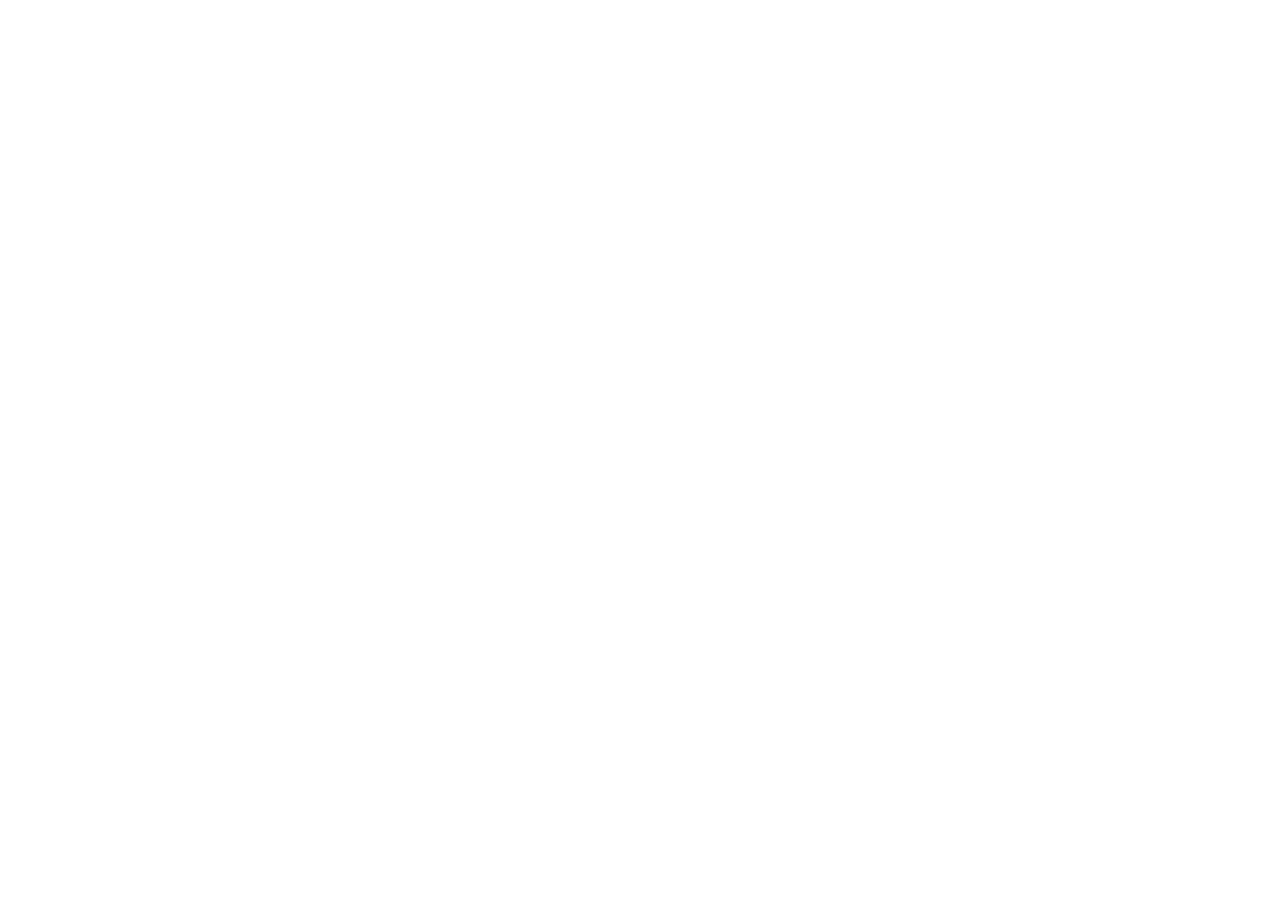
==== index.html @ 07449fa5 "primer commit" ====
<!DOCTYPE html>
<html lang="en">
<head>
    <meta charset="UTF-8">
    <meta http-equiv="X-UA-Compatible" content="IE=edge">
    <meta name="viewport" content="width=device-width, initial-scale=1.0">
    <title>Document</title>
</head>
<body>
    
</body>
</html>
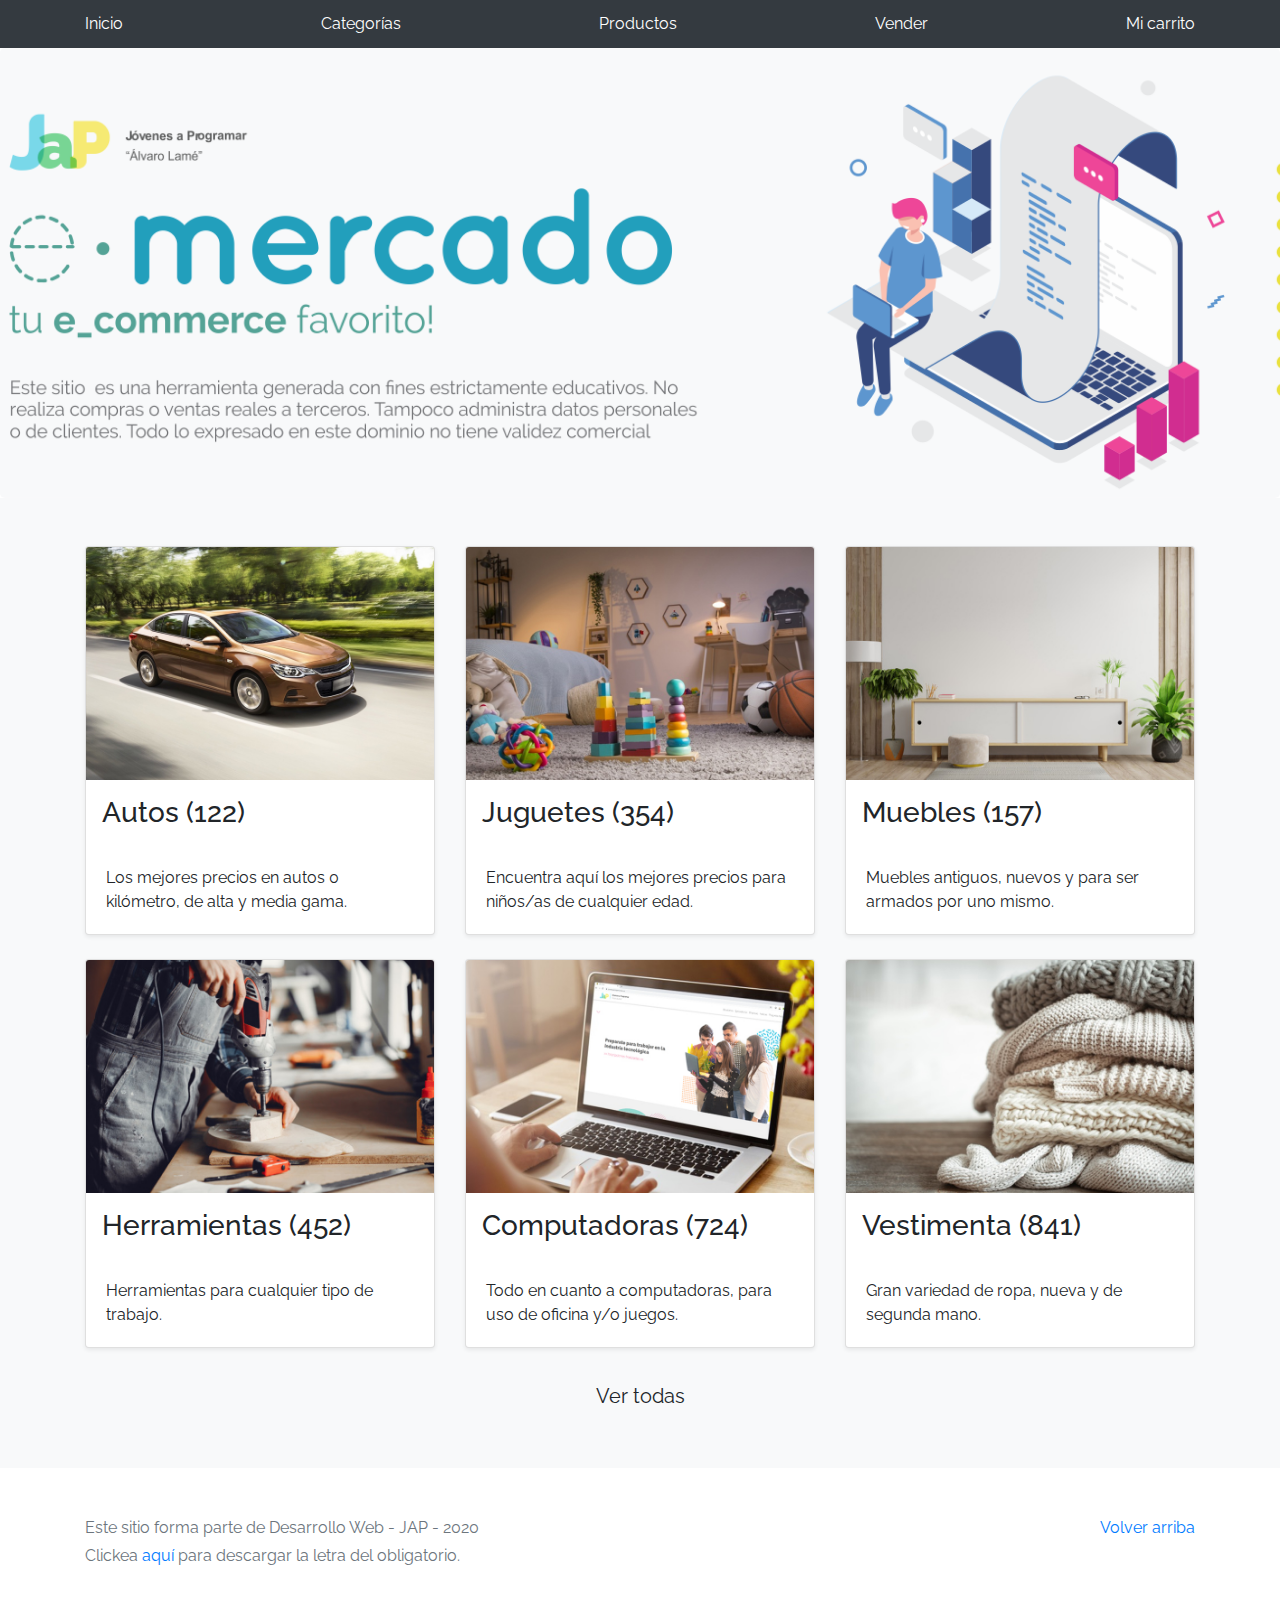
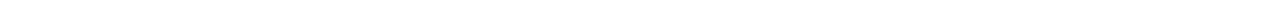
==== commit a228ae71: "primera subida de la entrega" ====
--- a/index.html
+++ b/index.html
@@ -1,12 +1,109 @@
 <!DOCTYPE html>
+<!-- saved from url=(0049)https://getbootstrap.com/docs/4.3/examples/album/ -->
 <html lang="en">
-<head>
-    <meta charset="UTF-8">
-    <meta http-equiv="X-UA-Compatible" content="IE=edge">
-    <meta name="viewport" content="width=device-width, initial-scale=1.0">
-    <title>Document</title>
-</head>
-<body>
-    
-</body>
+  <head>
+    <meta http-equiv="Content-Type" content="text/html; charset=UTF-8">
+    <meta name="viewport" content="width=device-width, initial-scale=1, shrink-to-fit=no">
+    <meta name="description" content="">
+    <title>eMercado - Todo lo que busques está aquí</title>
+
+    <link rel="canonical" href="https://getbootstrap.com/docs/4.3/examples/album/">
+    <link href="https://fonts.googleapis.com/css?family=Raleway:300,300i,400,400i,700,700i,900,900i" rel="stylesheet">
+    <!-- Bootstrap core CSS -->
+    <link href="css/bootstrap.min.css" rel="stylesheet">
+    <link href="css/styles.css" rel="stylesheet">
+  </head>
+  <body>
+    <nav class="site-header sticky-top py-1 bg-dark">
+      <div class="container d-flex flex-column flex-md-row justify-content-between">
+        <a class="py-2 d-none d-md-inline-block" href="index.html">Inicio</a>
+        <a class="py-2 d-none d-md-inline-block" href="categories.html">Categorías</a>
+        <a class="py-2 d-none d-md-inline-block" href="products.html">Productos</a>
+        <a class="py-2 d-none d-md-inline-block" href="sell.html">Vender</a>
+        <a class="py-2 d-none d-md-inline-block" href="cart.html">Mi carrito</a>
+      </div>
+    </nav>
+    <main role="main">
+      <section class="jumbotron text-center">
+        <div class="m-5">
+          <h1></h1>
+        </div>
+      </section>
+      <div class="album py-5 bg-light">
+        <div class="container">
+          <div class="row">
+            <div class="col-md-4">
+              <a href="categories.html" class="card mb-4 shadow-sm custom-card">
+                <img class="bd-placeholder-img card-img-top"  src="img/cat1.jpg">
+                <h3 class="m-3">Autos (122)</h3>
+                <div class="card-body">
+                  <p class="card-text">Los mejores precios en autos 0 kilómetro, de alta y media gama.</p>
+                </div>
+              </a>
+            </div>
+            <div class="col-md-4">
+                <a href="categories.html" class="card mb-4 shadow-sm custom-card">
+                  <img class="bd-placeholder-img card-img-top" src="img/cat2.jpg">
+                  <h3 class="m-3">Juguetes (354)</h3>
+                  <div class="card-body">
+                    <p class="card-text">Encuentra aquí los mejores precios para niños/as de cualquier edad.</p>
+                  </div>
+                </a>
+            </div>
+            <div class="col-md-4">
+                <a href="categories.html" class="card mb-4 shadow-sm custom-card">
+                  <img class="bd-placeholder-img card-img-top" src="img/cat3.jpg">
+                  <h3 class="m-3">Muebles (157)</h3>
+                  <div class="card-body">
+                    <p class="card-text">Muebles antiguos, nuevos y para ser armados por uno mismo.</p>
+                  </div>
+                </a>
+            </div>
+            <div class="col-md-4">
+                <a href="categories.html" class="card mb-4 shadow-sm custom-card">
+                  <img class="bd-placeholder-img card-img-top" src="img/cat4.jpg">
+                  <h3 class="m-3">Herramientas (452)</h3>
+                  <div class="card-body">
+                    <p class="card-text">Herramientas para cualquier tipo de trabajo.</p>
+                  </div>
+                </a>
+            </div>
+            <div class="col-md-4">
+                <a href="categories.html" class="card mb-4 shadow-sm custom-card">
+                  <img class="bd-placeholder-img card-img-top" src="img/cat5.jpg">
+                  <h3 class="m-3">Computadoras (724)</h3>
+                  <div class="card-body">
+                    <p class="card-text">Todo en cuanto a computadoras, para uso de oficina y/o juegos.</p>
+                  </div>
+                </a>
+            </div>
+            <div class="col-md-4">
+                <a href="categories.html" class="card mb-4 shadow-sm custom-card">
+                  <img class="bd-placeholder-img card-img-top" src="img/cat6.jpg">
+                  <h3 class="m-3">Vestimenta (841)</h3>
+                  <div class="card-body">
+                    <p class="card-text">Gran variedad de ropa, nueva y de segunda mano.</p>
+                  </div>
+                </a>
+            </div>
+          </div>
+          <div class="row">
+              <a type="button" class="btn btn-light btn-lg btn-block" href="categories.html">Ver todas</a>
+          </div>
+        </div>
+      </div>
+    </main>
+    <footer class="text-muted">
+      <div class="container">
+        <p class="float-right">
+          <a href="#">Volver arriba</a>
+        </p>
+        <p>Este sitio forma parte de Desarrollo Web - JAP - 2020</p>
+        <p>Clickea <a target="_blank" href="Letra.pdf">aquí</a> para descargar la letra del obligatorio.</p>
+      </div>
+    </footer>
+    <script src="js/jquery-3.4.1.min.js"></script>
+    <script src="js/bootstrap.bundle.min.js"></script>
+    <script src="js/init.js"></script>
+  </body>
 </html>--- a/css/styles.css
+++ b/css/styles.css
@@ -0,0 +1,141 @@
+.jumbotron, .card-body, .container, .site-header{
+    font-family: 'Raleway', serif !important;
+}
+
+.jumbotron .display-4{
+    font-weight: bold;
+}
+
+.jumbotron {
+  height: 50vh;
+  padding: 5em inherit;
+  margin-bottom: 0;
+  background-color: #53C0FB;
+  background: url('../img/cover_back.png');
+  background-size: cover;
+  background-position: center;
+  background-repeat: no-repeat;
+  color: black;
+  font-weight: bold;
+}
+
+@media (min-width: 768px) {
+  .jumbotron {
+    padding-top: 6rem;
+    padding-bottom: 6rem;
+  }
+}
+
+.jumbotron p:last-child {
+  margin-bottom: 0;
+}
+
+.jumbotron-heading {
+  font-weight: 300;
+}
+
+.jumbotron .container {
+  max-width: 40rem;
+  background-color: rgba(255, 255, 255, 0.5);
+  border-radius: 10px;
+  text-shadow: 1px 1px 2px grey;
+}
+
+.jumbotron .lead{
+  font-size: 38px;
+}
+
+footer {
+  padding-top: 3rem;
+  padding-bottom: 3rem;
+}
+
+footer p {
+  margin-bottom: .25rem;
+}
+
+.site-header a {
+  color: white;
+  transition: ease-in-out color .15s;
+}
+
+.light-text {
+  color: white;
+}
+
+.site-header .dropdown-menu a {
+  color: black;
+}
+
+.dropzone{
+  border: 2px dashed #0087F7;
+  border-radius: 5px;
+  background: white;
+}
+
+.alert{
+  position: fixed;
+  top:80px;
+  width: 50%;
+  left: 50%;
+  transform: translate(-50%, 0);
+}
+
+.lds-ring {
+  display: inline-block;
+  position: relative;
+  width: 64px;
+  height: 64px;
+  top:50%;
+  left: 50%;
+}
+.lds-ring div {
+  box-sizing: border-box;
+  display: block;
+  position: absolute;
+  width: 51px;
+  height: 51px;
+  margin: 6px;
+  border: 6px solid #fff;
+  border-radius: 50%;
+  animation: lds-ring 1.2s cubic-bezier(0.5, 0, 0.5, 1) infinite;
+  border-color: #fff transparent transparent transparent;
+}
+.lds-ring div:nth-child(1) {
+  animation-delay: -0.45s;
+}
+.lds-ring div:nth-child(2) {
+  animation-delay: -0.3s;
+}
+.lds-ring div:nth-child(3) {
+  animation-delay: -0.15s;
+}
+@keyframes lds-ring {
+  0% {
+    transform: rotate(0deg);
+  }
+  100% {
+    transform: rotate(360deg);
+  }
+}
+
+#spinner-wrapper{
+  position: fixed;
+  background-color: rgba(0,0,0,0.5);
+  width:100%;
+  height: 100%;
+  top:0;
+  left:0;
+  z-index: 1021;
+  display: none;
+}
+
+a.custom-card,
+a.custom-card:hover {
+  color: inherit;
+  text-decoration: inherit;
+}
+
+.checked {
+  color: orange;
+}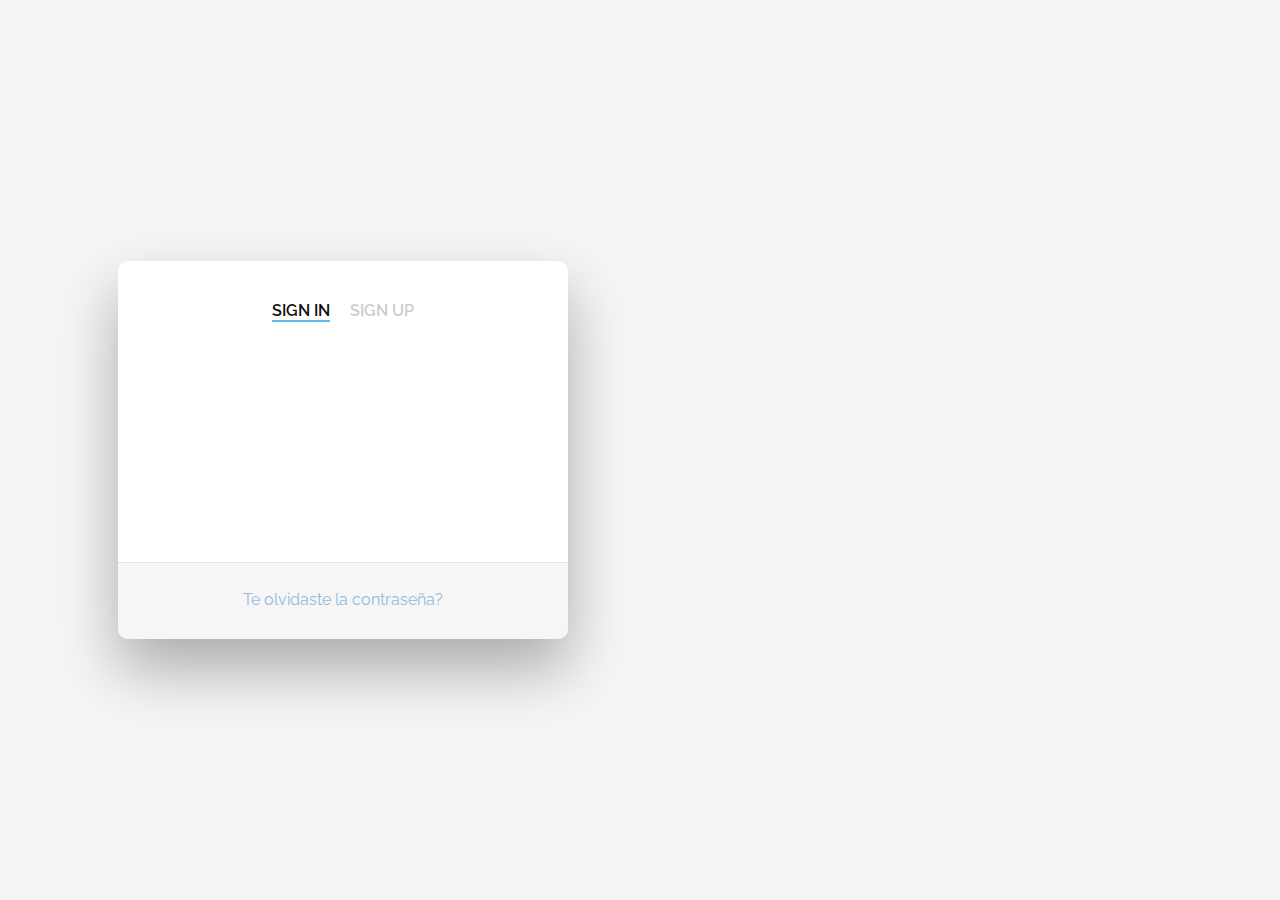
==== commit bb0d9d24: "login" ====
--- a/index.html
+++ b/index.html
@@ -21,6 +21,16 @@
         <a class="py-2 d-none d-md-inline-block" href="products.html">Productos</a>
         <a class="py-2 d-none d-md-inline-block" href="sell.html">Vender</a>
         <a class="py-2 d-none d-md-inline-block" href="cart.html">Mi carrito</a>
+        <div class="dropdown">
+          <button class="btn btn-secondary dropdown-toggle" type="button" id="dropdownMenuButton" data-toggle="dropdown" aria-haspopup="true" aria-expanded="false">
+           Usuario
+          </button>
+          <div class="dropdown-menu" aria-labelledby="dropdownMenuButton">
+            <a class="dropdown-item" href="#">Mi carrito</a>
+            <a class="dropdown-item" href="#">Perfil</a>
+            <a class="dropdown-item" id="desconectar"> Desconectarse</a>
+          </div>
+        </div>
       </div>
     </nav>
     <main role="main">
@@ -105,5 +115,6 @@
     <script src="js/jquery-3.4.1.min.js"></script>
     <script src="js/bootstrap.bundle.min.js"></script>
     <script src="js/init.js"></script>
+    <script src="js/check_login.js"></script>
   </body>
 </html>